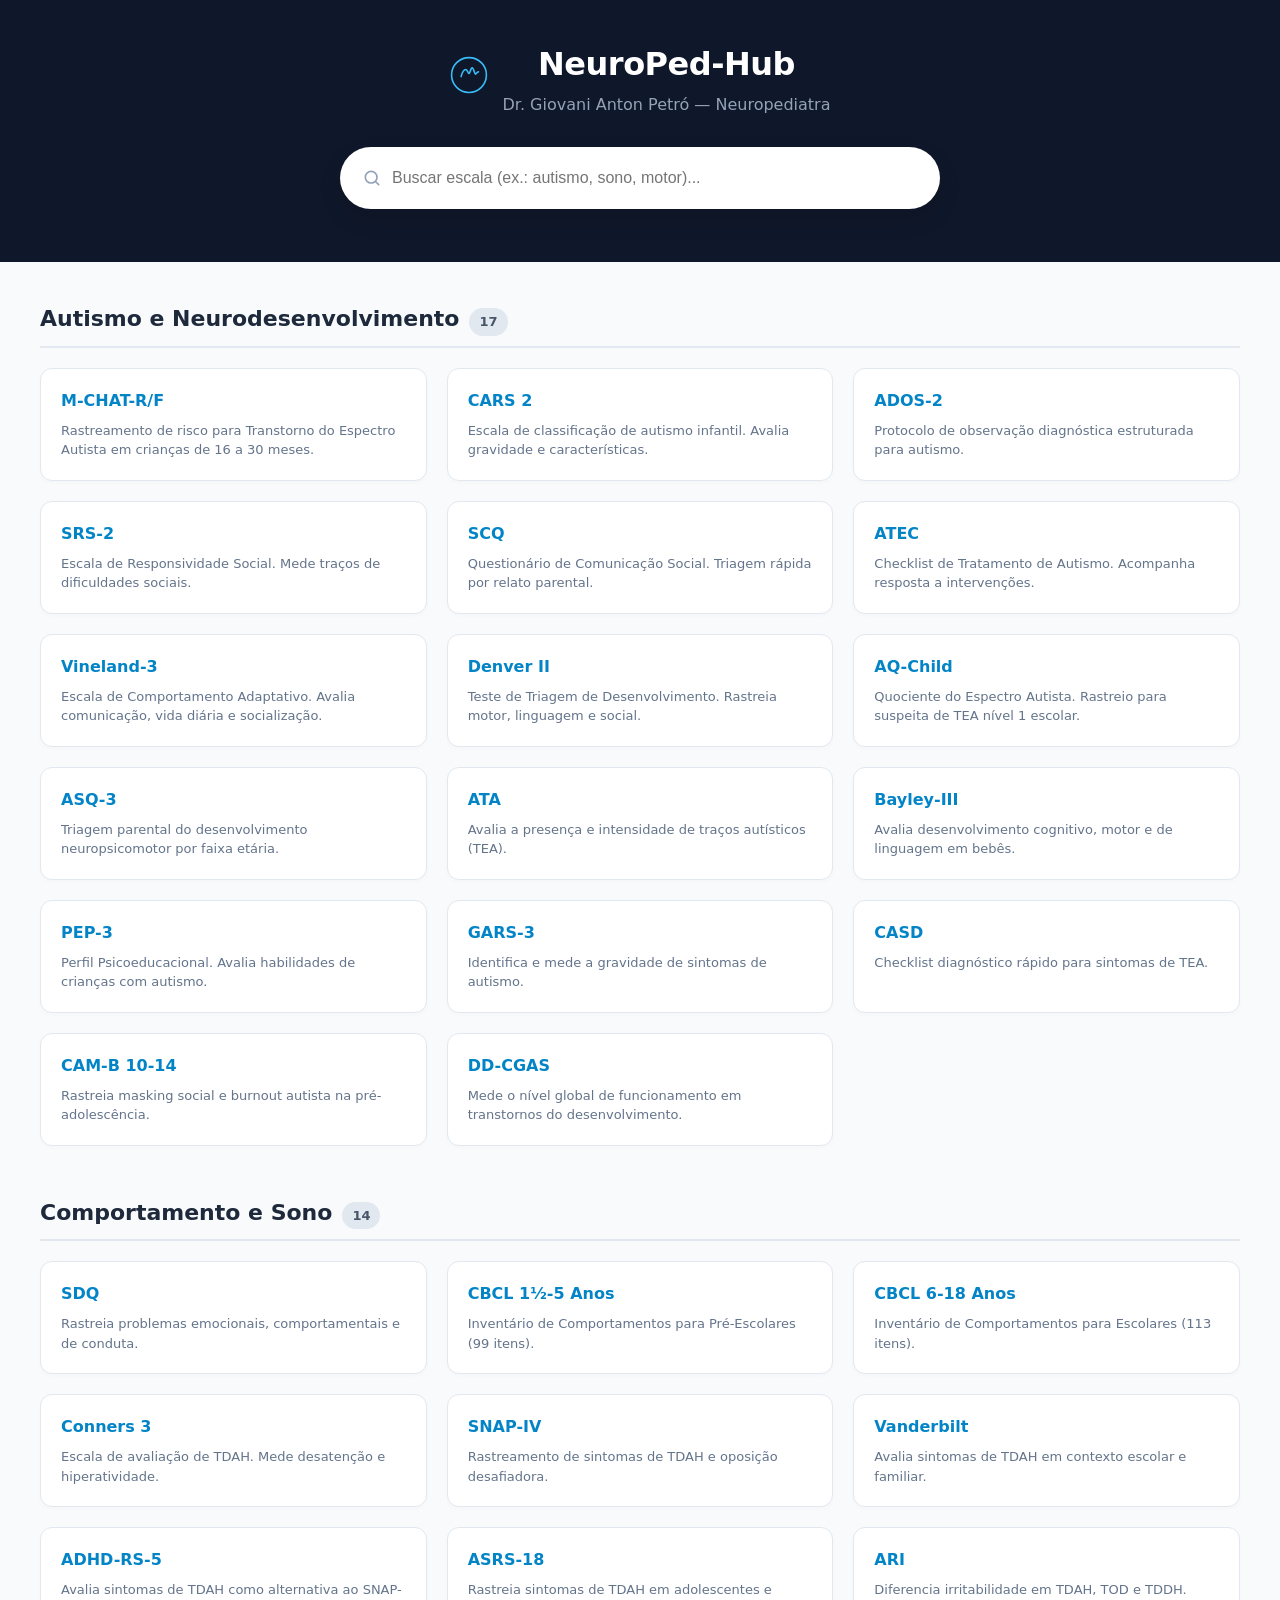
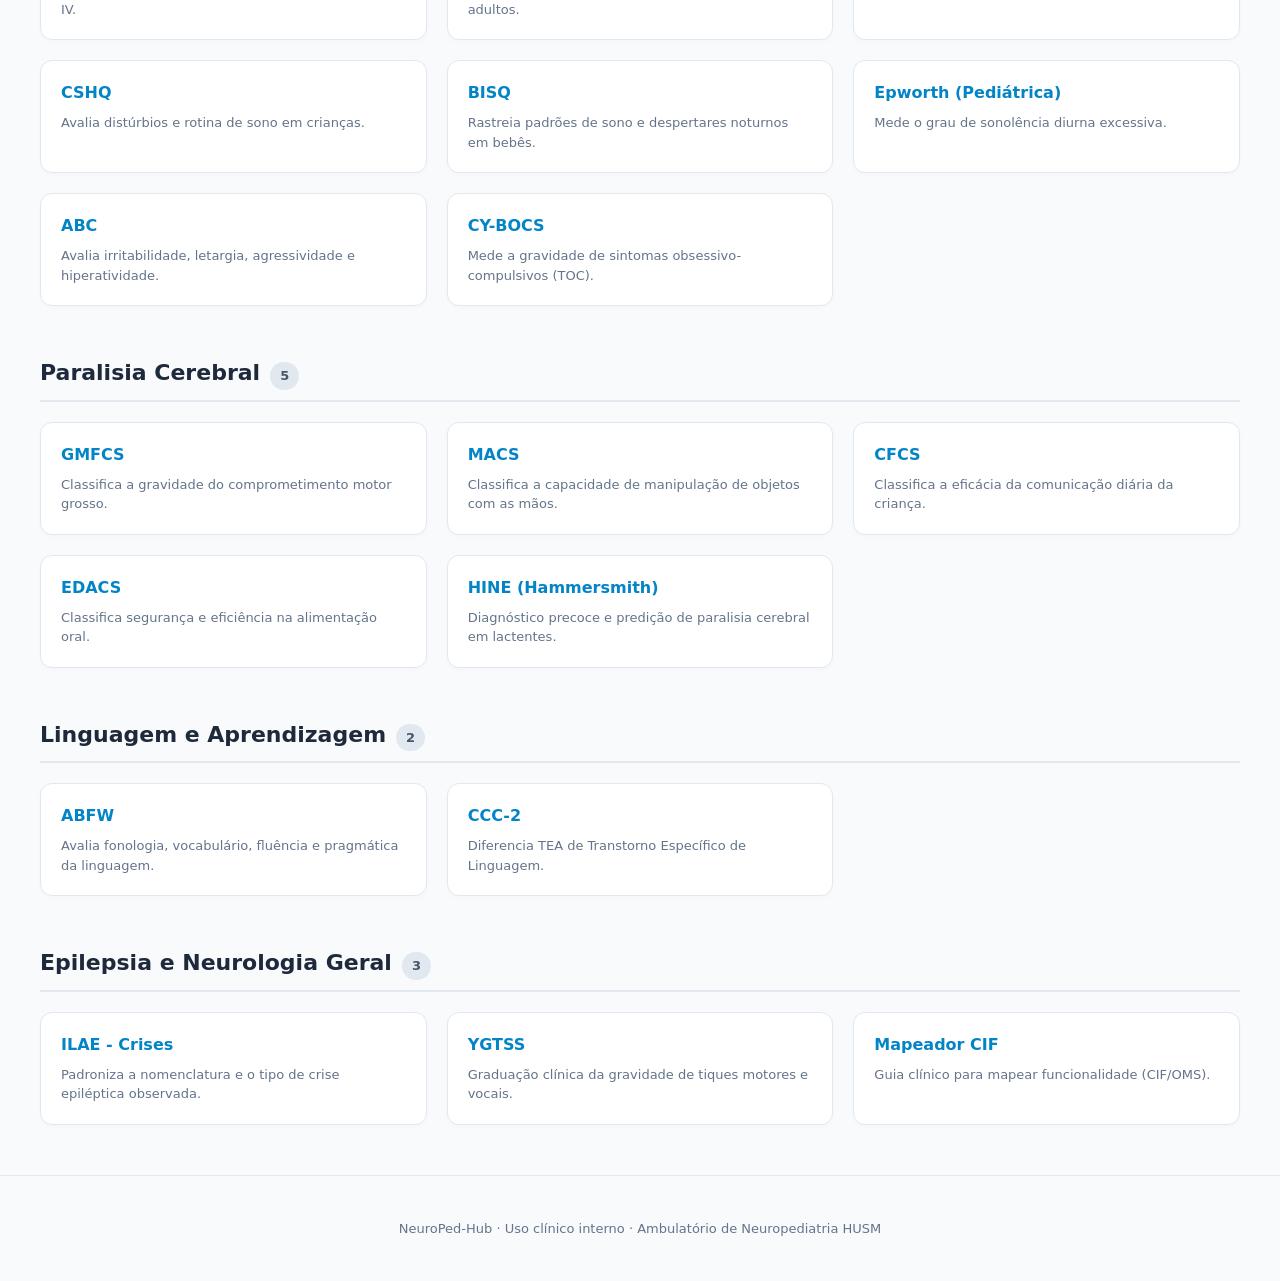
==== index.html @ 121f7745 "Add index.html - NeuroPed-Hub landing page" ====
<!DOCTYPE html>
<html lang="pt-BR">
<head>
<meta charset="UTF-8">
<meta name="viewport" content="width=device-width, initial-scale=1.0">
<title>NeuroPed-Hub | Dr. Giovani Petró</title>
<style>
  /* --- VISUAL (Design do Netlify Adaptado) --- */
  :root {
    --primary: #0f172a;
    --primary-light: #1e293b;
    --accent: #0284c7;
    --bg-color: #f8fafc;
    --card-bg: #ffffff;
    --text-main: #334155;
    --text-muted: #64748b;
    --border-color: #e2e8f0;
  }
  
  body { font-family: 'Segoe UI', system-ui, -apple-system, sans-serif; background-color: var(--bg-color); color: var(--text-main); margin: 0; padding: 0; line-height: 1.5; }
  
  /* Cabeçalho */
  .site-header { background-color: var(--primary); color: white; padding: 40px 20px; text-align: center; }
  .header-inner { display: flex; justify-content: center; align-items: center; margin-bottom: 30px; }
  .brand { display: flex; align-items: center; gap: 15px; }
  .brand-mark { color: #38bdf8; }
  .brand-text h1 { margin: 0; font-size: 32px; letter-spacing: -0.5px; }
  .subtitle { margin: 5px 0 0 0; color: #94a3b8; font-size: 16px; font-weight: 500; }
  
  /* Barra de Busca */
  .search-bar-wrap { max-width: 600px; margin: 0 auto; position: relative; }
  .search-bar { display: flex; align-items: center; background: white; border-radius: 50px; padding: 5px 20px; box-shadow: 0 10px 25px rgba(0,0,0,0.1); border: 2px solid transparent; transition: 0.3s; }
  .search-bar:focus-within { border-color: var(--accent); box-shadow: 0 10px 25px rgba(2, 132, 199, 0.2); }
  .search-icon { color: #94a3b8; flex-shrink: 0; }
  #searchInput { border: none; outline: none; padding: 15px 10px; width: 100%; font-size: 16px; color: var(--primary); background: transparent; }
  .clear-btn { background: none; border: none; font-size: 24px; color: #94a3b8; cursor: pointer; padding: 0 10px; }
  .clear-btn:hover { color: #ef4444; }
  .result-count { color: #94a3b8; font-size: 13px; margin-top: 10px; }

  /* Corpo Principal */
  #main-content { max-width: 1200px; margin: 40px auto; padding: 0 20px; }
  
  /* Categorias */
  .category-section { margin-bottom: 50px; }
  .category-header { display: flex; align-items: baseline; gap: 10px; border-bottom: 2px solid var(--border-color); padding-bottom: 10px; margin-bottom: 20px; }
  .category-title { font-size: 22px; color: var(--primary-light); margin: 0; font-weight: 700; }
  .category-count { font-size: 13px; background: #e2e8f0; color: #475569; padding: 4px 10px; border-radius: 20px; font-weight: bold; }
  
  /* Grid e Cartões */
  .grid { display: grid; grid-template-columns: repeat(auto-fill, minmax(300px, 1fr)); gap: 20px; }
  .app-card { background: var(--card-bg); border: 1px solid var(--border-color); border-radius: 12px; padding: 20px; text-decoration: none; display: flex; flex-direction: column; transition: all 0.2s ease; box-shadow: 0 2px 5px rgba(0,0,0,0.02); }
  .app-card:hover { transform: translateY(-3px); border-color: var(--accent); box-shadow: 0 10px 15px rgba(0,0,0,0.05); }
  .app-title { font-size: 16px; font-weight: 700; color: var(--accent); margin-bottom: 8px; }
  .app-desc { font-size: 13px; color: var(--text-muted); line-height: 1.5; margin: 0; }
  
  .hidden { display: none !important; }
  .empty-state { text-align: center; color: var(--text-muted); font-size: 18px; padding: 50px 20px; background: white; border-radius: 12px; border: 1px dashed var(--border-color); }

  .site-footer { text-align: center; padding: 30px 20px; color: var(--text-muted); font-size: 13px; border-top: 1px solid var(--border-color); margin-top: 40px; }
</style>
</head>
<body>

<header class="site-header">
  <div class="header-inner">
    <div class="brand">
      <span class="brand-mark" aria-hidden="true">
        <svg viewBox="0 0 48 48" width="38" height="38" fill="none" xmlns="http://www.w3.org/2000/svg">
          <circle cx="24" cy="24" r="22" stroke="currentColor" stroke-width="2"/>
          <path d="M14 26c1.5-6 4-9 6-9s2.5 5 4 5 2-7 4-7 3 8 4 8 2-3 4-3" stroke="currentColor" stroke-width="2" stroke-linecap="round" stroke-linejoin="round"/>
        </svg>
      </span>
      <div class="brand-text">
        <h1>NeuroPed-Hub</h1>
        <p class="subtitle">Dr. Giovani Anton Petró — Neuropediatra</p>
      </div>
    </div>
  </div>

  <div class="search-bar-wrap">
    <div class="search-bar">
      <svg class="search-icon" viewBox="0 0 24 24" width="20" height="20" fill="none" xmlns="http://www.w3.org/2000/svg" aria-hidden="true">
        <circle cx="11" cy="11" r="7" stroke="currentColor" stroke-width="2"/>
        <path d="M20 20l-3.5-3.5" stroke="currentColor" stroke-width="2" stroke-linecap="round"/>
      </svg>
      <input id="searchInput" type="text" placeholder="Buscar escala (ex.: autismo, sono, motor)..." autocomplete="off" />
      <button id="clearSearch" class="clear-btn" hidden>&times;</button>
    </div>
    <p id="resultCount" class="result-count"></p>
  </div>
</header>

<main id="main-content">
  <div id="categoriesContainer"></div>
  <p id="emptyState" class="empty-state" hidden>Nenhuma escala encontrada para essa busca.</p>
</main>

<footer class="site-footer">
  <p>NeuroPed-Hub &middot; Uso clínico interno &middot; Ambulatório de Neuropediatria HUSM</p>
</footer>

<script>
  /* --- INTELIGÊNCIA DE DADOS E BUSCA (JS do Netlify Adaptado) --- */
  
  // Base de Dados com todas as escalas que o senhor listou
  const scalesData = [
    {
      category: "Autismo e Neurodesenvolvimento",
      apps: [
        { title: "M-CHAT-R/F", desc: "Rastreamento de risco para Transtorno do Espectro Autista em crianças de 16 a 30 meses.", tags: "autismo tea rastreio", href: "m-chat.html" },
        { title: "CARS 2", desc: "Escala de classificação de autismo infantil. Avalia gravidade e características.", tags: "autismo tea gravidade", href: "CARS.html" },
        { title: "ADOS-2", desc: "Protocolo de observação diagnóstica estruturada para autismo.", tags: "autismo tea observacao", href: "ADOS-2.html" },
        { title: "SRS-2", desc: "Escala de Responsividade Social. Mede traços de dificuldades sociais.", tags: "autismo tea social", href: "Calculadora Auxiliar SRS-2.html" },
        { title: "SCQ", desc: "Questionário de Comunicação Social. Triagem rápida por relato parental.", tags: "autismo tea triagem", href: "SCQ.html" },
        { title: "ATEC", desc: "Checklist de Tratamento de Autismo. Acompanha resposta a intervenções.", tags: "autismo evolucao", href: "ATEC.html" },
        { title: "Vineland-3", desc: "Escala de Comportamento Adaptativo. Avalia comunicação, vida diária e socialização.", tags: "adaptativo funcionalidade di", href: "VABS-3.html" },
        { title: "Denver II", desc: "Teste de Triagem de Desenvolvimento. Rastreia motor, linguagem e social.", tags: "desenvolvimento dnpm atraso", href: "App do Denver II.html" },
        { title: "AQ-Child", desc: "Quociente do Espectro Autista. Rastreio para suspeita de TEA nível 1 escolar.", tags: "autismo tea rastreio escolar", href: "AQ-Child.html" },
        { title: "ASQ-3", desc: "Triagem parental do desenvolvimento neuropsicomotor por faixa etária.", tags: "desenvolvimento dnpm", href: "ASQ-3.html" },
        { title: "ATA", desc: "Avalia a presença e intensidade de traços autísticos (TEA).", tags: "autismo tea tracos", href: "ATA.html" },
        { title: "Bayley-III", desc: "Avalia desenvolvimento cognitivo, motor e de linguagem em bebês.", tags: "desenvolvimento bebes", href: "Bayley-III.html" },
        { title: "PEP-3", desc: "Perfil Psicoeducacional. Avalia habilidades de crianças com autismo.", tags: "autismo habilidades", href: "PEP-3.html" },
        { title: "GARS-3", desc: "Identifica e mede a gravidade de sintomas de autismo.", tags: "autismo gravidade", href: "GARS-3.html" },
        { title: "CASD", desc: "Checklist diagnóstico rápido para sintomas de TEA.", tags: "autismo checklist", href: "CASD.html" },
        { title: "CAM-B 10-14", desc: "Rastreia masking social e burnout autista na pré-adolescência.", tags: "autismo masking burnout", href: "CAM-B.html" },
        { title: "DD-CGAS", desc: "Mede o nível global de funcionamento em transtornos do desenvolvimento.", tags: "funcionalidade global", href: "DD-CGAS.html" }
      ]
    },
    {
      category: "Comportamento e Sono",
      apps: [
        { title: "SDQ", desc: "Rastreia problemas emocionais, comportamentais e de conduta.", tags: "emocional conduta", href: "SDQ.html" },
        { title: "CBCL 1½-5 Anos", desc: "Inventário de Comportamentos para Pré-Escolares (99 itens).", tags: "comportamento pre escolar", href: "CBCL pré-escolar.html" },
        { title: "CBCL 6-18 Anos", desc: "Inventário de Comportamentos para Escolares (113 itens).", tags: "comportamento escolar", href: "CBCL Escolar.html" },
        { title: "Conners 3", desc: "Escala de avaliação de TDAH. Mede desatenção e hiperatividade.", tags: "tdah desatencao", href: "Conners.html" },
        { title: "SNAP-IV", desc: "Rastreamento de sintomas de TDAH e oposição desafiadora.", tags: "tdah tod", href: "snap.html" },
        { title: "Vanderbilt", desc: "Avalia sintomas de TDAH em contexto escolar e familiar.", tags: "tdah escolar", href: "NICHQ Vanderbilt.html" },
        { title: "ADHD-RS-5", desc: "Avalia sintomas de TDAH como alternativa ao SNAP-IV.", tags: "tdah alternativa", href: "ADHD-RS-5.html" },
        { title: "ASRS-18", desc: "Rastreia sintomas de TDAH em adolescentes e adultos.", tags: "tdah adultos", href: "asrs18.html" },
        { title: "ARI", desc: "Diferencia irritabilidade em TDAH, TOD e TDDH.", tags: "irritabilidade tod tddh", href: "ARI.html" },
        { title: "CSHQ", desc: "Avalia distúrbios e rotina de sono em crianças.", tags: "sono distúrbios", href: "CSHQ.html" },
        { title: "BISQ", desc: "Rastreia padrões de sono e despertares noturnos em bebês.", tags: "sono bebes", href: "BISQ.html" },
        { title: "Epworth (Pediátrica)", desc: "Mede o grau de sonolência diurna excessiva.", tags: "sono sonolencia", href: "ESS-CH.html" },
        { title: "ABC", desc: "Avalia irritabilidade, letargia, agressividade e hiperatividade.", tags: "comportamento aberrante agressividade", href: "ABC.html" },
        { title: "CY-BOCS", desc: "Mede a gravidade de sintomas obsessivo-compulsivos (TOC).", tags: "toc obsessivo", href: "CY-BOCS.html" }
      ]
    },
    {
      category: "Paralisia Cerebral",
      apps: [
        { title: "GMFCS", desc: "Classifica a gravidade do comprometimento motor grosso.", tags: "pc motor grosso", href: "GMFCS Paralisia cerebral.html" },
        { title: "MACS", desc: "Classifica a capacidade de manipulação de objetos com as mãos.", tags: "pc maos", href: "MACS.html" },
        { title: "CFCS", desc: "Classifica a eficácia da comunicação diária da criança.", tags: "pc comunicacao", href: "CFCS.html" },
        { title: "EDACS", desc: "Classifica segurança e eficiência na alimentação oral.", tags: "pc alimentacao degluticao", href: "EDACS.html" },
        { title: "HINE (Hammersmith)", desc: "Diagnóstico precoce e predição de paralisia cerebral em lactentes.", tags: "pc lactente exame", href: "Escala HINE Hammersmith.html" }
      ]
    },
    {
      category: "Linguagem e Aprendizagem",
      apps: [
        { title: "ABFW", desc: "Avalia fonologia, vocabulário, fluência e pragmática da linguagem.", tags: "linguagem fala", href: "ABFW.html" },
        { title: "CCC-2", desc: "Diferencia TEA de Transtorno Específico de Linguagem.", tags: "linguagem tea", href: "CCC-2.html" }
      ]
    },
    {
      category: "Epilepsia e Neurologia Geral",
      apps: [
        { title: "ILAE - Crises", desc: "Padroniza a nomenclatura e o tipo de crise epiléptica observada.", tags: "epilepsia crises", href: "Classificador de Crises Epilépticas.html" },
        { title: "YGTSS", desc: "Graduação clínica da gravidade de tiques motores e vocais.", tags: "tiques tourette", href: "Yale Global Tic Severity Scale.html" },
        { title: "Mapeador CIF", desc: "Guia clínico para mapear funcionalidade (CIF/OMS).", tags: "funcionalidade cif", href: "Aplicativo Mapeador da CIF.html" }
      ]
    }
  ];

  const container = document.getElementById('categoriesContainer');
  const searchInput = document.getElementById('searchInput');
  const clearBtn = document.getElementById('clearSearch');
  const emptyState = document.getElementById('emptyState');
  const resultCount = document.getElementById('resultCount');

  // Função para renderizar as categorias na tela
  function renderHub() {
    container.innerHTML = '';
    scalesData.forEach((cat, catIndex) => {
      let catDiv = document.createElement('div');
      catDiv.className = 'category-section';
      catDiv.id = 'cat-' + catIndex;
      
      let headerHTML = `<div class="category-header">
                          <h2 class="category-title">${cat.category}</h2>
                          <span class="category-count" id="count-${catIndex}">${cat.apps.length}</span>
                        </div>`;
      
      let gridDiv = document.createElement('div');
      gridDiv.className = 'grid';
      gridDiv.id = 'grid-' + catIndex;

      cat.apps.forEach(app => {
        let card = document.createElement('a');
        card.className = 'app-card';
        card.href = app.href;
        // Salva os dados de busca no próprio cartão para facilitar o filtro
        card.dataset.search = (app.title + " " + app.desc + " " + app.tags).toLowerCase();
        
        card.innerHTML = `
          <div class="app-title">${app.title}</div>
          <p class="app-desc">${app.desc}</p>
        `;
        gridDiv.appendChild(card);
      });

      catDiv.innerHTML = headerHTML;
      catDiv.appendChild(gridDiv);
      container.appendChild(catDiv);
    });
  }

  // Função de Filtro da Busca
  function filterHub() {
    const term = searchInput.value.toLowerCase().trim();
    let totalVisible = 0;

    // Mostrar/Ocultar botão de limpar (X)
    clearBtn.hidden = term.length === 0;

    scalesData.forEach((cat, catIndex) => {
      const catDiv = document.getElementById('cat-' + catIndex);
      const gridDiv = document.getElementById('grid-' + catIndex);
      const countSpan = document.getElementById('count-' + catIndex);
      const cards = gridDiv.getElementsByClassName('app-card');
      
      let visibleInCat = 0;

      for (let card of cards) {
        if (card.dataset.search.includes(term)) {
          card.classList.remove('hidden');
          visibleInCat++;
          totalVisible++;
        } else {
          card.classList.add('hidden');
        }
      }

      // Atualiza o contador da categoria e esconde a categoria inteira se não houver cards
      countSpan.innerText = visibleInCat;
      if (visibleInCat === 0) {
        catDiv.classList.add('hidden');
      } else {
        catDiv.classList.remove('hidden');
      }
    });

    // Estado Vazio e Contador Global
    emptyState.hidden = totalVisible > 0;
    if(term.length > 0) {
      resultCount.innerText = totalVisible + (totalVisible === 1 ? ' escala encontrada' : ' escalas encontradas');
    } else {
      resultCount.innerText = '';
    }
  }

  // Eventos
  searchInput.addEventListener('input', filterHub);
  clearBtn.addEventListener('click', () => {
    searchInput.value = '';
    filterHub();
    searchInput.focus();
  });

  // Iniciar
  renderHub();
</script>

</body>
</html>
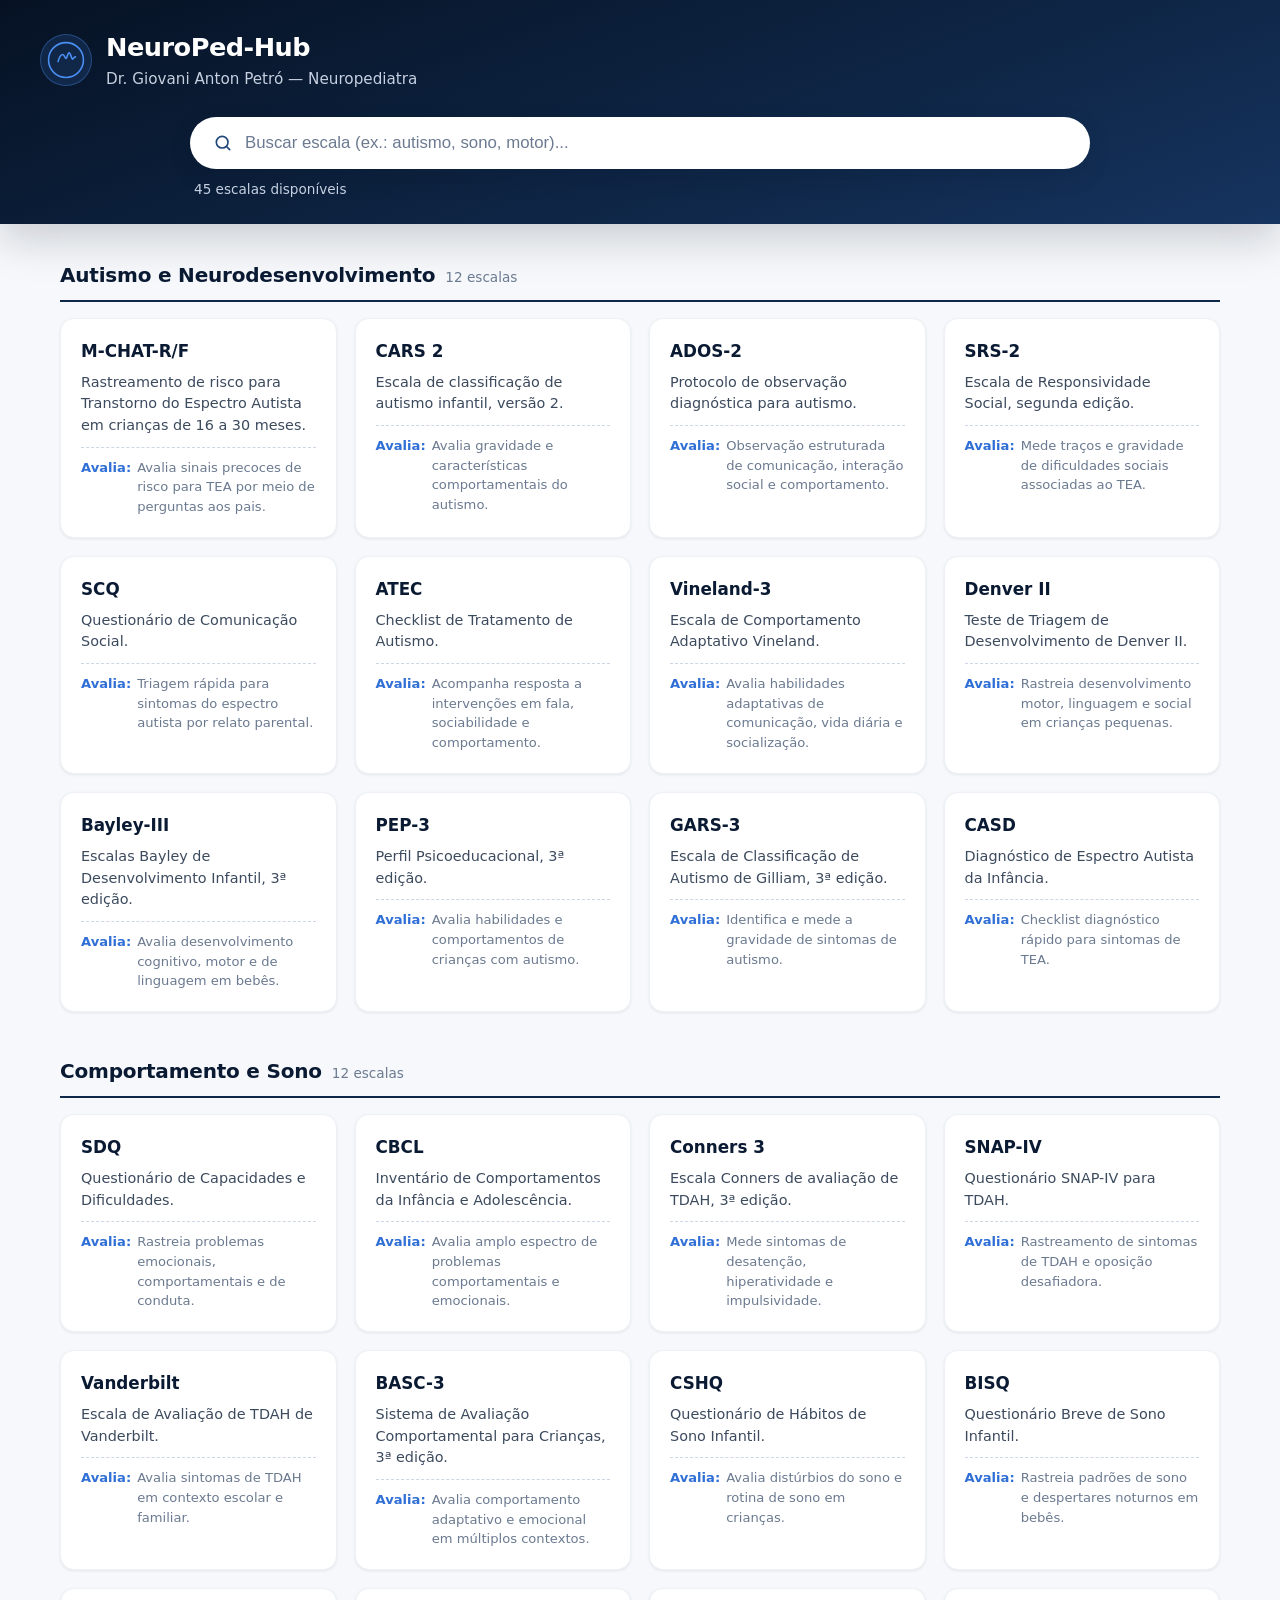
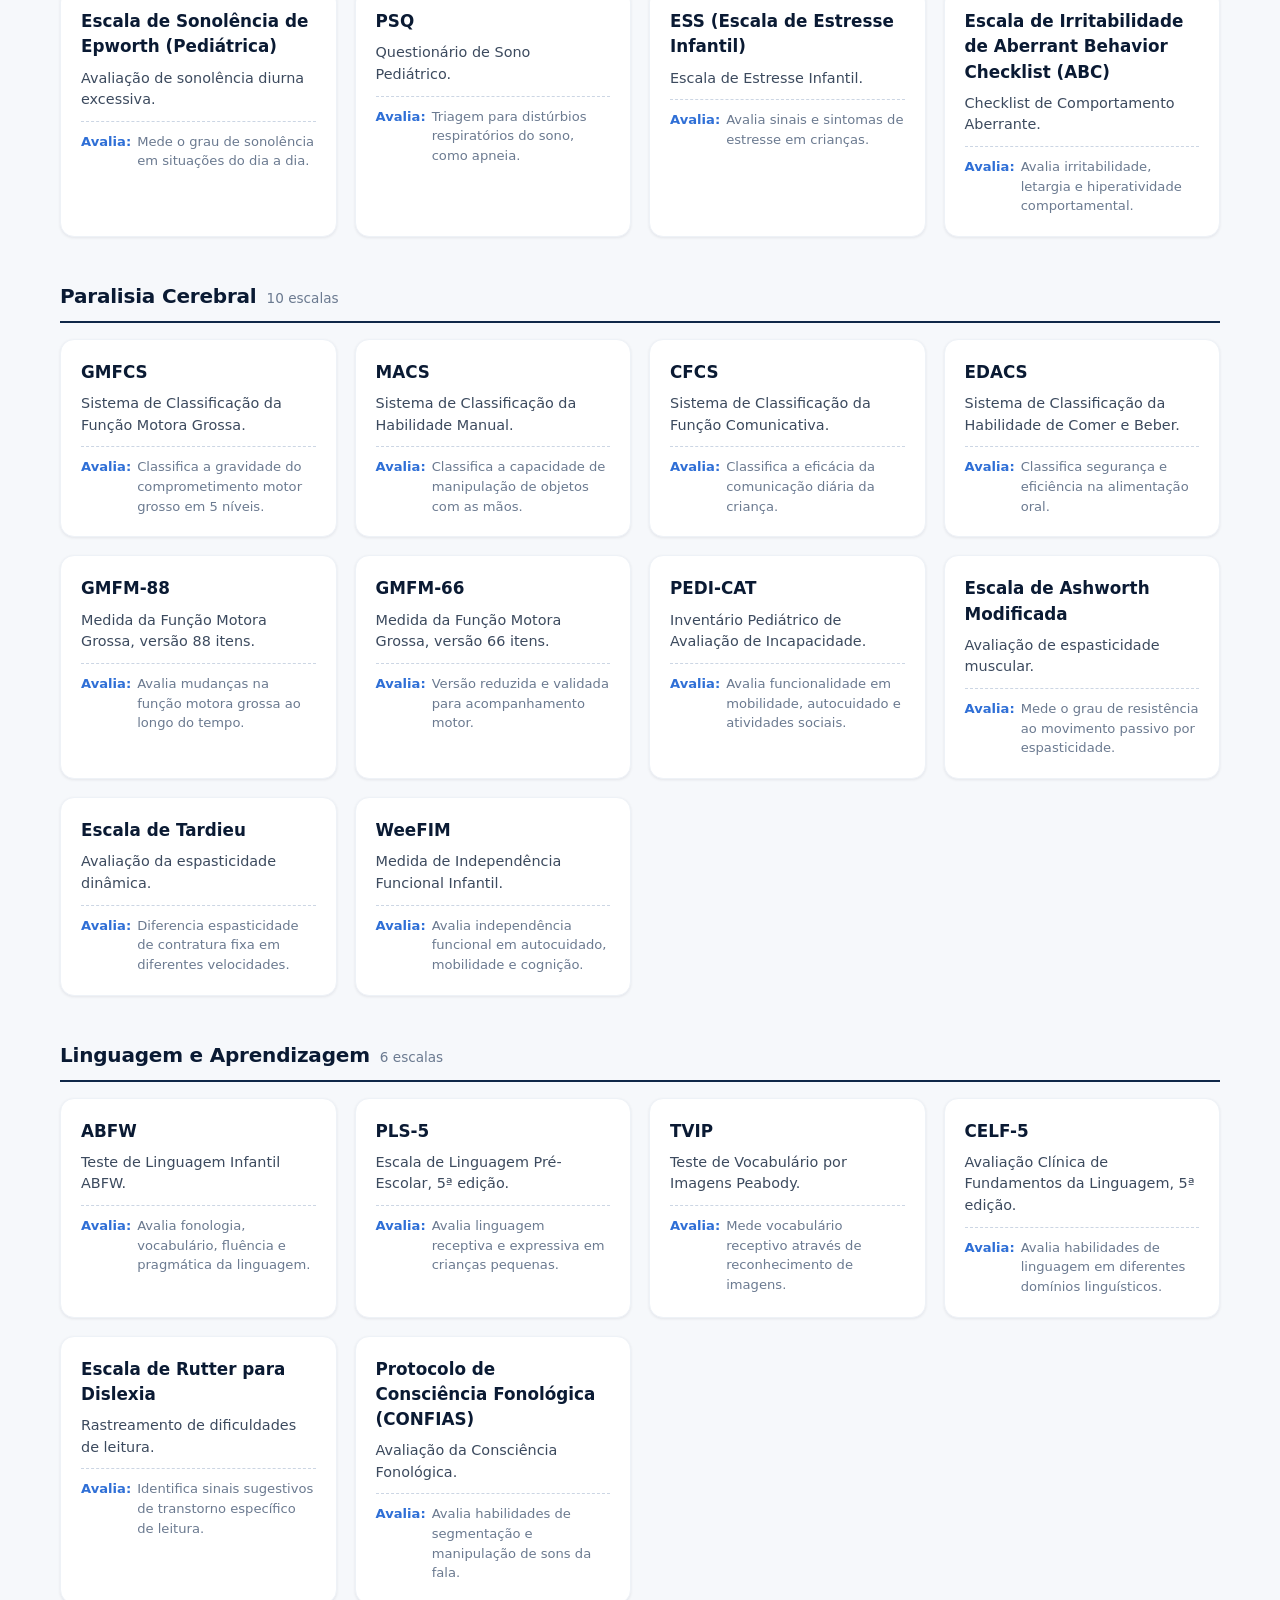
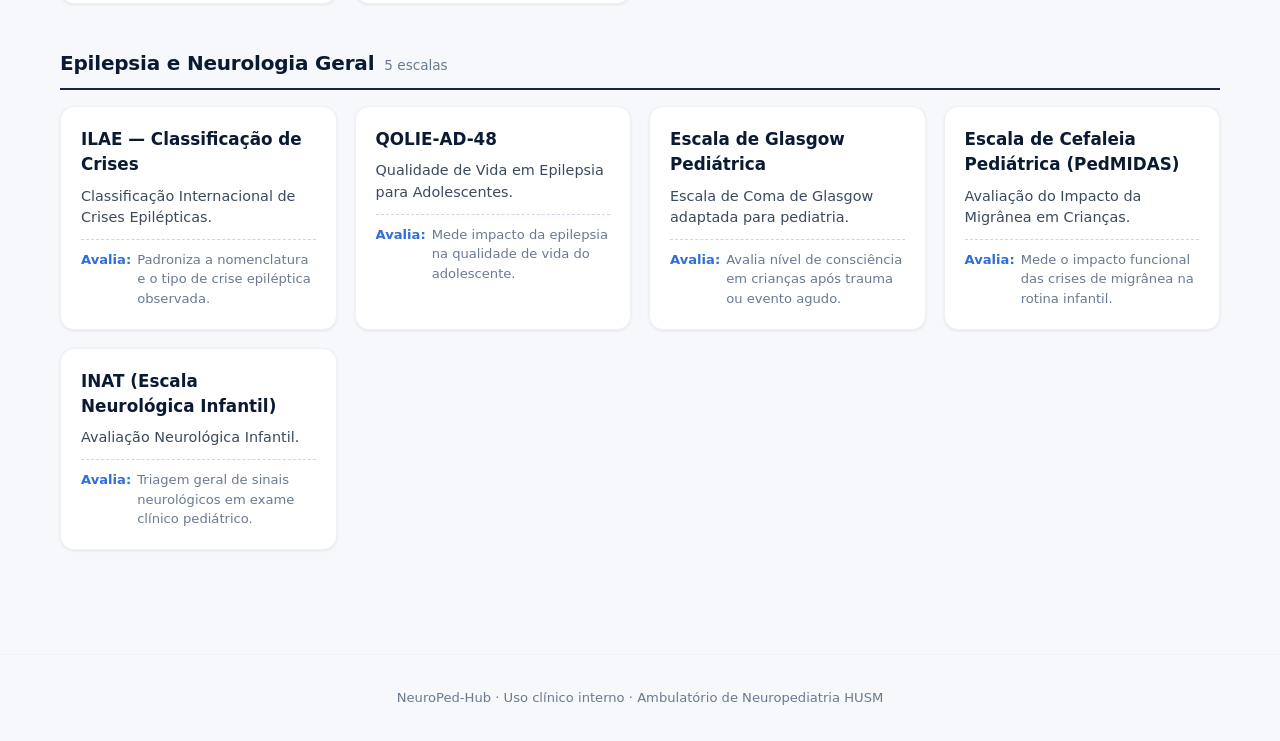
==== commit b108782e: "Add complete NeuroPed-Hub structure with assets, scales database, and placeholder scales" ====
--- a/index.html
+++ b/index.html
@@ -1,275 +1,55 @@
 <!DOCTYPE html>
 <html lang="pt-BR">
 <head>
-<meta charset="UTF-8">
-<meta name="viewport" content="width=device-width, initial-scale=1.0">
-<title>NeuroPed-Hub | Dr. Giovani Petró</title>
-<style>
-  /* --- VISUAL (Design do Netlify Adaptado) --- */
-  :root {
-    --primary: #0f172a;
-    --primary-light: #1e293b;
-    --accent: #0284c7;
-    --bg-color: #f8fafc;
-    --card-bg: #ffffff;
-    --text-main: #334155;
-    --text-muted: #64748b;
-    --border-color: #e2e8f0;
-  }
-  
-  body { font-family: 'Segoe UI', system-ui, -apple-system, sans-serif; background-color: var(--bg-color); color: var(--text-main); margin: 0; padding: 0; line-height: 1.5; }
-  
-  /* Cabeçalho */
-  .site-header { background-color: var(--primary); color: white; padding: 40px 20px; text-align: center; }
-  .header-inner { display: flex; justify-content: center; align-items: center; margin-bottom: 30px; }
-  .brand { display: flex; align-items: center; gap: 15px; }
-  .brand-mark { color: #38bdf8; }
-  .brand-text h1 { margin: 0; font-size: 32px; letter-spacing: -0.5px; }
-  .subtitle { margin: 5px 0 0 0; color: #94a3b8; font-size: 16px; font-weight: 500; }
-  
-  /* Barra de Busca */
-  .search-bar-wrap { max-width: 600px; margin: 0 auto; position: relative; }
-  .search-bar { display: flex; align-items: center; background: white; border-radius: 50px; padding: 5px 20px; box-shadow: 0 10px 25px rgba(0,0,0,0.1); border: 2px solid transparent; transition: 0.3s; }
-  .search-bar:focus-within { border-color: var(--accent); box-shadow: 0 10px 25px rgba(2, 132, 199, 0.2); }
-  .search-icon { color: #94a3b8; flex-shrink: 0; }
-  #searchInput { border: none; outline: none; padding: 15px 10px; width: 100%; font-size: 16px; color: var(--primary); background: transparent; }
-  .clear-btn { background: none; border: none; font-size: 24px; color: #94a3b8; cursor: pointer; padding: 0 10px; }
-  .clear-btn:hover { color: #ef4444; }
-  .result-count { color: #94a3b8; font-size: 13px; margin-top: 10px; }
-
-  /* Corpo Principal */
-  #main-content { max-width: 1200px; margin: 40px auto; padding: 0 20px; }
-  
-  /* Categorias */
-  .category-section { margin-bottom: 50px; }
-  .category-header { display: flex; align-items: baseline; gap: 10px; border-bottom: 2px solid var(--border-color); padding-bottom: 10px; margin-bottom: 20px; }
-  .category-title { font-size: 22px; color: var(--primary-light); margin: 0; font-weight: 700; }
-  .category-count { font-size: 13px; background: #e2e8f0; color: #475569; padding: 4px 10px; border-radius: 20px; font-weight: bold; }
-  
-  /* Grid e Cartões */
-  .grid { display: grid; grid-template-columns: repeat(auto-fill, minmax(300px, 1fr)); gap: 20px; }
-  .app-card { background: var(--card-bg); border: 1px solid var(--border-color); border-radius: 12px; padding: 20px; text-decoration: none; display: flex; flex-direction: column; transition: all 0.2s ease; box-shadow: 0 2px 5px rgba(0,0,0,0.02); }
-  .app-card:hover { transform: translateY(-3px); border-color: var(--accent); box-shadow: 0 10px 15px rgba(0,0,0,0.05); }
-  .app-title { font-size: 16px; font-weight: 700; color: var(--accent); margin-bottom: 8px; }
-  .app-desc { font-size: 13px; color: var(--text-muted); line-height: 1.5; margin: 0; }
-  
-  .hidden { display: none !important; }
-  .empty-state { text-align: center; color: var(--text-muted); font-size: 18px; padding: 50px 20px; background: white; border-radius: 12px; border: 1px dashed var(--border-color); }
-
-  .site-footer { text-align: center; padding: 30px 20px; color: var(--text-muted); font-size: 13px; border-top: 1px solid var(--border-color); margin-top: 40px; }
-</style>
+  <meta charset="UTF-8">
+  <meta name="viewport" content="width=device-width, initial-scale=1.0">
+  <meta name="description" content="NeuroPed-Hub: Hub de escalas neuropediátricas do Dr. Giovani Anton Petró">
+  <title>NeuroPed-Hub | Dr. Giovani Anton Petró</title>
+  <link rel="stylesheet" href="assets/styles.css">
 </head>
 <body>
-
-<header class="site-header">
-  <div class="header-inner">
-    <div class="brand">
-      <span class="brand-mark" aria-hidden="true">
-        <svg viewBox="0 0 48 48" width="38" height="38" fill="none" xmlns="http://www.w3.org/2000/svg">
-          <circle cx="24" cy="24" r="22" stroke="currentColor" stroke-width="2"/>
-          <path d="M14 26c1.5-6 4-9 6-9s2.5 5 4 5 2-7 4-7 3 8 4 8 2-3 4-3" stroke="currentColor" stroke-width="2" stroke-linecap="round" stroke-linejoin="round"/>
-        </svg>
-      </span>
-      <div class="brand-text">
-        <h1>NeuroPed-Hub</h1>
-        <p class="subtitle">Dr. Giovani Anton Petró — Neuropediatra</p>
+  <header class="site-header">
+    <div class="header-inner">
+      <div class="brand">
+        <span class="brand-mark" aria-hidden="true">
+          <svg viewBox="0 0 48 48" width="38" height="38" fill="none" xmlns="http://www.w3.org/2000/svg">
+            <circle cx="24" cy="24" r="22" stroke="currentColor" stroke-width="2"/>
+            <path d="M14 26c1.5-6 4-9 6-9s2.5 5 4 5 2-7 4-7 3 8 4 8 2-3 4-3" stroke="currentColor" stroke-width="2" stroke-linecap="round" stroke-linejoin="round"/>
+          </svg>
+        </span>
+        <div class="brand-text">
+          <h1>NeuroPed-Hub</h1>
+          <p class="subtitle">Dr. Giovani Anton Petró — Neuropediatra</p>
+        </div>
       </div>
     </div>
-  </div>
 
-  <div class="search-bar-wrap">
-    <div class="search-bar">
-      <svg class="search-icon" viewBox="0 0 24 24" width="20" height="20" fill="none" xmlns="http://www.w3.org/2000/svg" aria-hidden="true">
-        <circle cx="11" cy="11" r="7" stroke="currentColor" stroke-width="2"/>
-        <path d="M20 20l-3.5-3.5" stroke="currentColor" stroke-width="2" stroke-linecap="round"/>
-      </svg>
-      <input id="searchInput" type="text" placeholder="Buscar escala (ex.: autismo, sono, motor)..." autocomplete="off" />
-      <button id="clearSearch" class="clear-btn" hidden>&times;</button>
+    <div class="search-bar-wrap">
+      <div class="search-bar">
+        <svg class="search-icon" viewBox="0 0 24 24" width="20" height="20" fill="none" xmlns="http://www.w3.org/2000/svg" aria-hidden="true">
+          <circle cx="11" cy="11" r="7" stroke="currentColor" stroke-width="2"/>
+          <path d="M20 20l-3.5-3.5" stroke="currentColor" stroke-width="2" stroke-linecap="round"/>
+        </svg>
+        <input id="searchInput" type="text" placeholder="Buscar escala (ex.: autismo, sono, motor)..." autocomplete="off" />
+        <button id="clearSearch" class="clear-btn" aria-label="Limpar busca" hidden>×</button>
+      </div>
+      <p id="resultCount" class="result-count"></p>
     </div>
-    <p id="resultCount" class="result-count"></p>
-  </div>
-</header>
+  </header>
 
-<main id="main-content">
-  <div id="categoriesContainer"></div>
-  <p id="emptyState" class="empty-state" hidden>Nenhuma escala encontrada para essa busca.</p>
-</main>
+  <main>
+    <div id="categoriesContainer"></div>
+    <div id="emptyState" class="empty-state" hidden>
+      <p>Nenhuma escala encontrada para essa busca.</p>
+      <p style="font-size: 0.9rem; margin-top: 10px; opacity: 0.7;">Tente usar outros termos ou navegue pelas categorias.</p>
+    </div>
+  </main>
 
-<footer class="site-footer">
-  <p>NeuroPed-Hub &middot; Uso clínico interno &middot; Ambulatório de Neuropediatria HUSM</p>
-</footer>
+  <footer class="site-footer">
+    <p>NeuroPed-Hub &middot; Uso clínico interno &middot; Ambulatório de Neuropediatria HUSM</p>
+  </footer>
 
-<script>
-  /* --- INTELIGÊNCIA DE DADOS E BUSCA (JS do Netlify Adaptado) --- */
-  
-  // Base de Dados com todas as escalas que o senhor listou
-  const scalesData = [
-    {
-      category: "Autismo e Neurodesenvolvimento",
-      apps: [
-        { title: "M-CHAT-R/F", desc: "Rastreamento de risco para Transtorno do Espectro Autista em crianças de 16 a 30 meses.", tags: "autismo tea rastreio", href: "m-chat.html" },
-        { title: "CARS 2", desc: "Escala de classificação de autismo infantil. Avalia gravidade e características.", tags: "autismo tea gravidade", href: "CARS.html" },
-        { title: "ADOS-2", desc: "Protocolo de observação diagnóstica estruturada para autismo.", tags: "autismo tea observacao", href: "ADOS-2.html" },
-        { title: "SRS-2", desc: "Escala de Responsividade Social. Mede traços de dificuldades sociais.", tags: "autismo tea social", href: "Calculadora Auxiliar SRS-2.html" },
-        { title: "SCQ", desc: "Questionário de Comunicação Social. Triagem rápida por relato parental.", tags: "autismo tea triagem", href: "SCQ.html" },
-        { title: "ATEC", desc: "Checklist de Tratamento de Autismo. Acompanha resposta a intervenções.", tags: "autismo evolucao", href: "ATEC.html" },
-        { title: "Vineland-3", desc: "Escala de Comportamento Adaptativo. Avalia comunicação, vida diária e socialização.", tags: "adaptativo funcionalidade di", href: "VABS-3.html" },
-        { title: "Denver II", desc: "Teste de Triagem de Desenvolvimento. Rastreia motor, linguagem e social.", tags: "desenvolvimento dnpm atraso", href: "App do Denver II.html" },
-        { title: "AQ-Child", desc: "Quociente do Espectro Autista. Rastreio para suspeita de TEA nível 1 escolar.", tags: "autismo tea rastreio escolar", href: "AQ-Child.html" },
-        { title: "ASQ-3", desc: "Triagem parental do desenvolvimento neuropsicomotor por faixa etária.", tags: "desenvolvimento dnpm", href: "ASQ-3.html" },
-        { title: "ATA", desc: "Avalia a presença e intensidade de traços autísticos (TEA).", tags: "autismo tea tracos", href: "ATA.html" },
-        { title: "Bayley-III", desc: "Avalia desenvolvimento cognitivo, motor e de linguagem em bebês.", tags: "desenvolvimento bebes", href: "Bayley-III.html" },
-        { title: "PEP-3", desc: "Perfil Psicoeducacional. Avalia habilidades de crianças com autismo.", tags: "autismo habilidades", href: "PEP-3.html" },
-        { title: "GARS-3", desc: "Identifica e mede a gravidade de sintomas de autismo.", tags: "autismo gravidade", href: "GARS-3.html" },
-        { title: "CASD", desc: "Checklist diagnóstico rápido para sintomas de TEA.", tags: "autismo checklist", href: "CASD.html" },
-        { title: "CAM-B 10-14", desc: "Rastreia masking social e burnout autista na pré-adolescência.", tags: "autismo masking burnout", href: "CAM-B.html" },
-        { title: "DD-CGAS", desc: "Mede o nível global de funcionamento em transtornos do desenvolvimento.", tags: "funcionalidade global", href: "DD-CGAS.html" }
-      ]
-    },
-    {
-      category: "Comportamento e Sono",
-      apps: [
-        { title: "SDQ", desc: "Rastreia problemas emocionais, comportamentais e de conduta.", tags: "emocional conduta", href: "SDQ.html" },
-        { title: "CBCL 1½-5 Anos", desc: "Inventário de Comportamentos para Pré-Escolares (99 itens).", tags: "comportamento pre escolar", href: "CBCL pré-escolar.html" },
-        { title: "CBCL 6-18 Anos", desc: "Inventário de Comportamentos para Escolares (113 itens).", tags: "comportamento escolar", href: "CBCL Escolar.html" },
-        { title: "Conners 3", desc: "Escala de avaliação de TDAH. Mede desatenção e hiperatividade.", tags: "tdah desatencao", href: "Conners.html" },
-        { title: "SNAP-IV", desc: "Rastreamento de sintomas de TDAH e oposição desafiadora.", tags: "tdah tod", href: "snap.html" },
-        { title: "Vanderbilt", desc: "Avalia sintomas de TDAH em contexto escolar e familiar.", tags: "tdah escolar", href: "NICHQ Vanderbilt.html" },
-        { title: "ADHD-RS-5", desc: "Avalia sintomas de TDAH como alternativa ao SNAP-IV.", tags: "tdah alternativa", href: "ADHD-RS-5.html" },
-        { title: "ASRS-18", desc: "Rastreia sintomas de TDAH em adolescentes e adultos.", tags: "tdah adultos", href: "asrs18.html" },
-        { title: "ARI", desc: "Diferencia irritabilidade em TDAH, TOD e TDDH.", tags: "irritabilidade tod tddh", href: "ARI.html" },
-        { title: "CSHQ", desc: "Avalia distúrbios e rotina de sono em crianças.", tags: "sono distúrbios", href: "CSHQ.html" },
-        { title: "BISQ", desc: "Rastreia padrões de sono e despertares noturnos em bebês.", tags: "sono bebes", href: "BISQ.html" },
-        { title: "Epworth (Pediátrica)", desc: "Mede o grau de sonolência diurna excessiva.", tags: "sono sonolencia", href: "ESS-CH.html" },
-        { title: "ABC", desc: "Avalia irritabilidade, letargia, agressividade e hiperatividade.", tags: "comportamento aberrante agressividade", href: "ABC.html" },
-        { title: "CY-BOCS", desc: "Mede a gravidade de sintomas obsessivo-compulsivos (TOC).", tags: "toc obsessivo", href: "CY-BOCS.html" }
-      ]
-    },
-    {
-      category: "Paralisia Cerebral",
-      apps: [
-        { title: "GMFCS", desc: "Classifica a gravidade do comprometimento motor grosso.", tags: "pc motor grosso", href: "GMFCS Paralisia cerebral.html" },
-        { title: "MACS", desc: "Classifica a capacidade de manipulação de objetos com as mãos.", tags: "pc maos", href: "MACS.html" },
-        { title: "CFCS", desc: "Classifica a eficácia da comunicação diária da criança.", tags: "pc comunicacao", href: "CFCS.html" },
-        { title: "EDACS", desc: "Classifica segurança e eficiência na alimentação oral.", tags: "pc alimentacao degluticao", href: "EDACS.html" },
-        { title: "HINE (Hammersmith)", desc: "Diagnóstico precoce e predição de paralisia cerebral em lactentes.", tags: "pc lactente exame", href: "Escala HINE Hammersmith.html" }
-      ]
-    },
-    {
-      category: "Linguagem e Aprendizagem",
-      apps: [
-        { title: "ABFW", desc: "Avalia fonologia, vocabulário, fluência e pragmática da linguagem.", tags: "linguagem fala", href: "ABFW.html" },
-        { title: "CCC-2", desc: "Diferencia TEA de Transtorno Específico de Linguagem.", tags: "linguagem tea", href: "CCC-2.html" }
-      ]
-    },
-    {
-      category: "Epilepsia e Neurologia Geral",
-      apps: [
-        { title: "ILAE - Crises", desc: "Padroniza a nomenclatura e o tipo de crise epiléptica observada.", tags: "epilepsia crises", href: "Classificador de Crises Epilépticas.html" },
-        { title: "YGTSS", desc: "Graduação clínica da gravidade de tiques motores e vocais.", tags: "tiques tourette", href: "Yale Global Tic Severity Scale.html" },
-        { title: "Mapeador CIF", desc: "Guia clínico para mapear funcionalidade (CIF/OMS).", tags: "funcionalidade cif", href: "Aplicativo Mapeador da CIF.html" }
-      ]
-    }
-  ];
-
-  const container = document.getElementById('categoriesContainer');
-  const searchInput = document.getElementById('searchInput');
-  const clearBtn = document.getElementById('clearSearch');
-  const emptyState = document.getElementById('emptyState');
-  const resultCount = document.getElementById('resultCount');
-
-  // Função para renderizar as categorias na tela
-  function renderHub() {
-    container.innerHTML = '';
-    scalesData.forEach((cat, catIndex) => {
-      let catDiv = document.createElement('div');
-      catDiv.className = 'category-section';
-      catDiv.id = 'cat-' + catIndex;
-      
-      let headerHTML = `<div class="category-header">
-                          <h2 class="category-title">${cat.category}</h2>
-                          <span class="category-count" id="count-${catIndex}">${cat.apps.length}</span>
-                        </div>`;
-      
-      let gridDiv = document.createElement('div');
-      gridDiv.className = 'grid';
-      gridDiv.id = 'grid-' + catIndex;
-
-      cat.apps.forEach(app => {
-        let card = document.createElement('a');
-        card.className = 'app-card';
-        card.href = app.href;
-        // Salva os dados de busca no próprio cartão para facilitar o filtro
-        card.dataset.search = (app.title + " " + app.desc + " " + app.tags).toLowerCase();
-        
-        card.innerHTML = `
-          <div class="app-title">${app.title}</div>
-          <p class="app-desc">${app.desc}</p>
-        `;
-        gridDiv.appendChild(card);
-      });
-
-      catDiv.innerHTML = headerHTML;
-      catDiv.appendChild(gridDiv);
-      container.appendChild(catDiv);
-    });
-  }
-
-  // Função de Filtro da Busca
-  function filterHub() {
-    const term = searchInput.value.toLowerCase().trim();
-    let totalVisible = 0;
-
-    // Mostrar/Ocultar botão de limpar (X)
-    clearBtn.hidden = term.length === 0;
-
-    scalesData.forEach((cat, catIndex) => {
-      const catDiv = document.getElementById('cat-' + catIndex);
-      const gridDiv = document.getElementById('grid-' + catIndex);
-      const countSpan = document.getElementById('count-' + catIndex);
-      const cards = gridDiv.getElementsByClassName('app-card');
-      
-      let visibleInCat = 0;
-
-      for (let card of cards) {
-        if (card.dataset.search.includes(term)) {
-          card.classList.remove('hidden');
-          visibleInCat++;
-          totalVisible++;
-        } else {
-          card.classList.add('hidden');
-        }
-      }
-
-      // Atualiza o contador da categoria e esconde a categoria inteira se não houver cards
-      countSpan.innerText = visibleInCat;
-      if (visibleInCat === 0) {
-        catDiv.classList.add('hidden');
-      } else {
-        catDiv.classList.remove('hidden');
-      }
-    });
-
-    // Estado Vazio e Contador Global
-    emptyState.hidden = totalVisible > 0;
-    if(term.length > 0) {
-      resultCount.innerText = totalVisible + (totalVisible === 1 ? ' escala encontrada' : ' escalas encontradas');
-    } else {
-      resultCount.innerText = '';
-    }
-  }
-
-  // Eventos
-  searchInput.addEventListener('input', filterHub);
-  clearBtn.addEventListener('click', () => {
-    searchInput.value = '';
-    filterHub();
-    searchInput.focus();
-  });
-
-  // Iniciar
-  renderHub();
-</script>
-
+  <script src="assets/scales-data.js"></script>
+  <script src="assets/app.js"></script>
 </body>
 </html>
--- a/assets/styles.css
+++ b/assets/styles.css
@@ -0,0 +1,285 @@
+:root {
+  --navy-950: #061224;
+  --navy-900: #0a1a33;
+  --navy-800: #0f2748;
+  --navy-700: #163460;
+  --navy-600: #1e4478;
+  --blue-500: #2f6fd6;
+  --blue-400: #4a8ef2;
+  --blue-100: #e7f0ff;
+  --white: #ffffff;
+  --gray-50: #f6f8fb;
+  --gray-100: #eef2f7;
+  --gray-300: #ccd6e4;
+  --gray-500: #6b7a90;
+  --gray-700: #3c4a5e;
+  --radius: 14px;
+  --shadow-sm: 0 1px 3px rgba(6, 18, 36, 0.08);
+  --shadow-md: 0 8px 24px rgba(6, 18, 36, 0.12);
+  --shadow-lg: 0 16px 40px rgba(6, 18, 36, 0.18);
+}
+
+* { box-sizing: border-box; }
+
+html, body {
+  margin: 0;
+  padding: 0;
+}
+
+body {
+  font-family: "Segoe UI", system-ui, -apple-system, "Helvetica Neue", Arial, sans-serif;
+  background: var(--gray-50);
+  color: var(--navy-900);
+  line-height: 1.5;
+  -webkit-font-smoothing: antialiased;
+}
+
+/* ---------- Header ---------- */
+.site-header {
+  background: linear-gradient(160deg, var(--navy-950) 0%, var(--navy-800) 65%, var(--navy-700) 100%);
+  color: var(--white);
+  padding: 28px 20px 0;
+  box-shadow: var(--shadow-lg);
+}
+
+.header-inner {
+  max-width: 1200px;
+  margin: 0 auto;
+  display: flex;
+  align-items: center;
+  gap: 16px;
+  padding-bottom: 24px;
+}
+
+.brand {
+  display: flex;
+  align-items: center;
+  gap: 14px;
+}
+
+.brand-mark {
+  display: inline-flex;
+  align-items: center;
+  justify-content: center;
+  width: 52px;
+  height: 52px;
+  flex-shrink: 0;
+  border-radius: 50%;
+  background: rgba(74, 142, 242, 0.15);
+  color: var(--blue-400);
+  border: 1px solid rgba(74, 142, 242, 0.35);
+}
+
+.brand-text h1 {
+  margin: 0;
+  font-size: 1.6rem;
+  font-weight: 700;
+  letter-spacing: -0.02em;
+  color: var(--white);
+}
+
+.subtitle {
+  margin: 2px 0 0;
+  font-size: 0.95rem;
+  color: var(--blue-100);
+  opacity: 0.85;
+  font-weight: 400;
+}
+
+.search-bar-wrap {
+  max-width: 900px;
+  margin: 0 auto;
+  padding-bottom: 26px;
+  transform: translateY(2px);
+}
+
+.search-bar {
+  display: flex;
+  align-items: center;
+  gap: 10px;
+  background: var(--white);
+  border-radius: 999px;
+  padding: 14px 22px;
+  box-shadow: var(--shadow-md);
+  border: 1px solid rgba(255, 255, 255, 0.08);
+}
+
+.search-icon {
+  color: var(--navy-600);
+  flex-shrink: 0;
+}
+
+.search-bar input {
+  flex: 1;
+  border: none;
+  outline: none;
+  font-size: 1.05rem;
+  color: var(--navy-900);
+  background: transparent;
+  min-width: 0;
+}
+
+.search-bar input::placeholder {
+  color: var(--gray-500);
+}
+
+.clear-btn {
+  border: none;
+  background: var(--gray-100);
+  color: var(--gray-700);
+  width: 26px;
+  height: 26px;
+  border-radius: 50%;
+  font-size: 1.1rem;
+  line-height: 1;
+  cursor: pointer;
+  flex-shrink: 0;
+  transition: background 0.15s ease;
+}
+
+.clear-btn:hover {
+  background: var(--gray-300);
+}
+
+.result-count {
+  color: var(--blue-100);
+  font-size: 0.85rem;
+  margin: 10px 4px 0;
+  opacity: 0.85;
+  min-height: 1.1em;
+}
+
+/* ---------- Main ---------- */
+main {
+  max-width: 1200px;
+  margin: 0 auto;
+  padding: 36px 20px 60px;
+}
+
+.category-section {
+  margin-bottom: 44px;
+}
+
+.category-header {
+  display: flex;
+  align-items: baseline;
+  gap: 10px;
+  margin-bottom: 16px;
+  padding-bottom: 10px;
+  border-bottom: 2px solid var(--navy-800);
+}
+
+.category-header h2 {
+  margin: 0;
+  font-size: 1.25rem;
+  color: var(--navy-900);
+  font-weight: 700;
+  letter-spacing: -0.01em;
+}
+
+.category-count {
+  font-size: 0.85rem;
+  color: var(--gray-500);
+  font-weight: 500;
+}
+
+.card-grid {
+  display: grid;
+  grid-template-columns: repeat(auto-fill, minmax(260px, 1fr));
+  gap: 18px;
+}
+
+.scale-card {
+  display: block;
+  background: var(--white);
+  border-radius: var(--radius);
+  padding: 20px;
+  text-decoration: none;
+  color: inherit;
+  border: 1px solid var(--gray-100);
+  box-shadow: var(--shadow-sm);
+  transition: transform 0.18s ease, box-shadow 0.18s ease, border-color 0.18s ease;
+  position: relative;
+  overflow: hidden;
+}
+
+.scale-card::before {
+  content: "";
+  position: absolute;
+  top: 0;
+  left: 0;
+  width: 4px;
+  height: 100%;
+  background: var(--blue-500);
+  transform: scaleY(0);
+  transform-origin: top;
+  transition: transform 0.2s ease;
+}
+
+.scale-card:hover,
+.scale-card:focus-visible {
+  transform: translateY(-4px);
+  box-shadow: var(--shadow-md);
+  border-color: var(--blue-400);
+}
+
+.scale-card:hover::before,
+.scale-card:focus-visible::before {
+  transform: scaleY(1);
+}
+
+.scale-card h3 {
+  margin: 0 0 8px;
+  font-size: 1.05rem;
+  font-weight: 700;
+  color: var(--navy-900);
+}
+
+.scale-card p {
+  margin: 0;
+  font-size: 0.9rem;
+  color: var(--gray-700);
+}
+
+.scale-card .summary {
+  margin-top: 10px;
+  padding-top: 10px;
+  border-top: 1px dashed var(--gray-300);
+  font-size: 0.82rem;
+  color: var(--gray-500);
+  display: flex;
+  gap: 6px;
+}
+
+.scale-card .summary strong {
+  color: var(--blue-500);
+  flex-shrink: 0;
+}
+
+mark {
+  background: #ffe28a;
+  color: inherit;
+  border-radius: 3px;
+  padding: 0 1px;
+}
+
+.empty-state {
+  text-align: center;
+  color: var(--gray-500);
+  font-size: 1.05rem;
+  padding: 60px 20px;
+}
+
+.site-footer {
+  text-align: center;
+  padding: 20px;
+  color: var(--gray-500);
+  font-size: 0.82rem;
+  border-top: 1px solid var(--gray-100);
+}
+
+@media (max-width: 560px) {
+  .brand-text h1 { font-size: 1.3rem; }
+  .search-bar { padding: 11px 16px; }
+  .search-bar input { font-size: 0.95rem; }
+}
